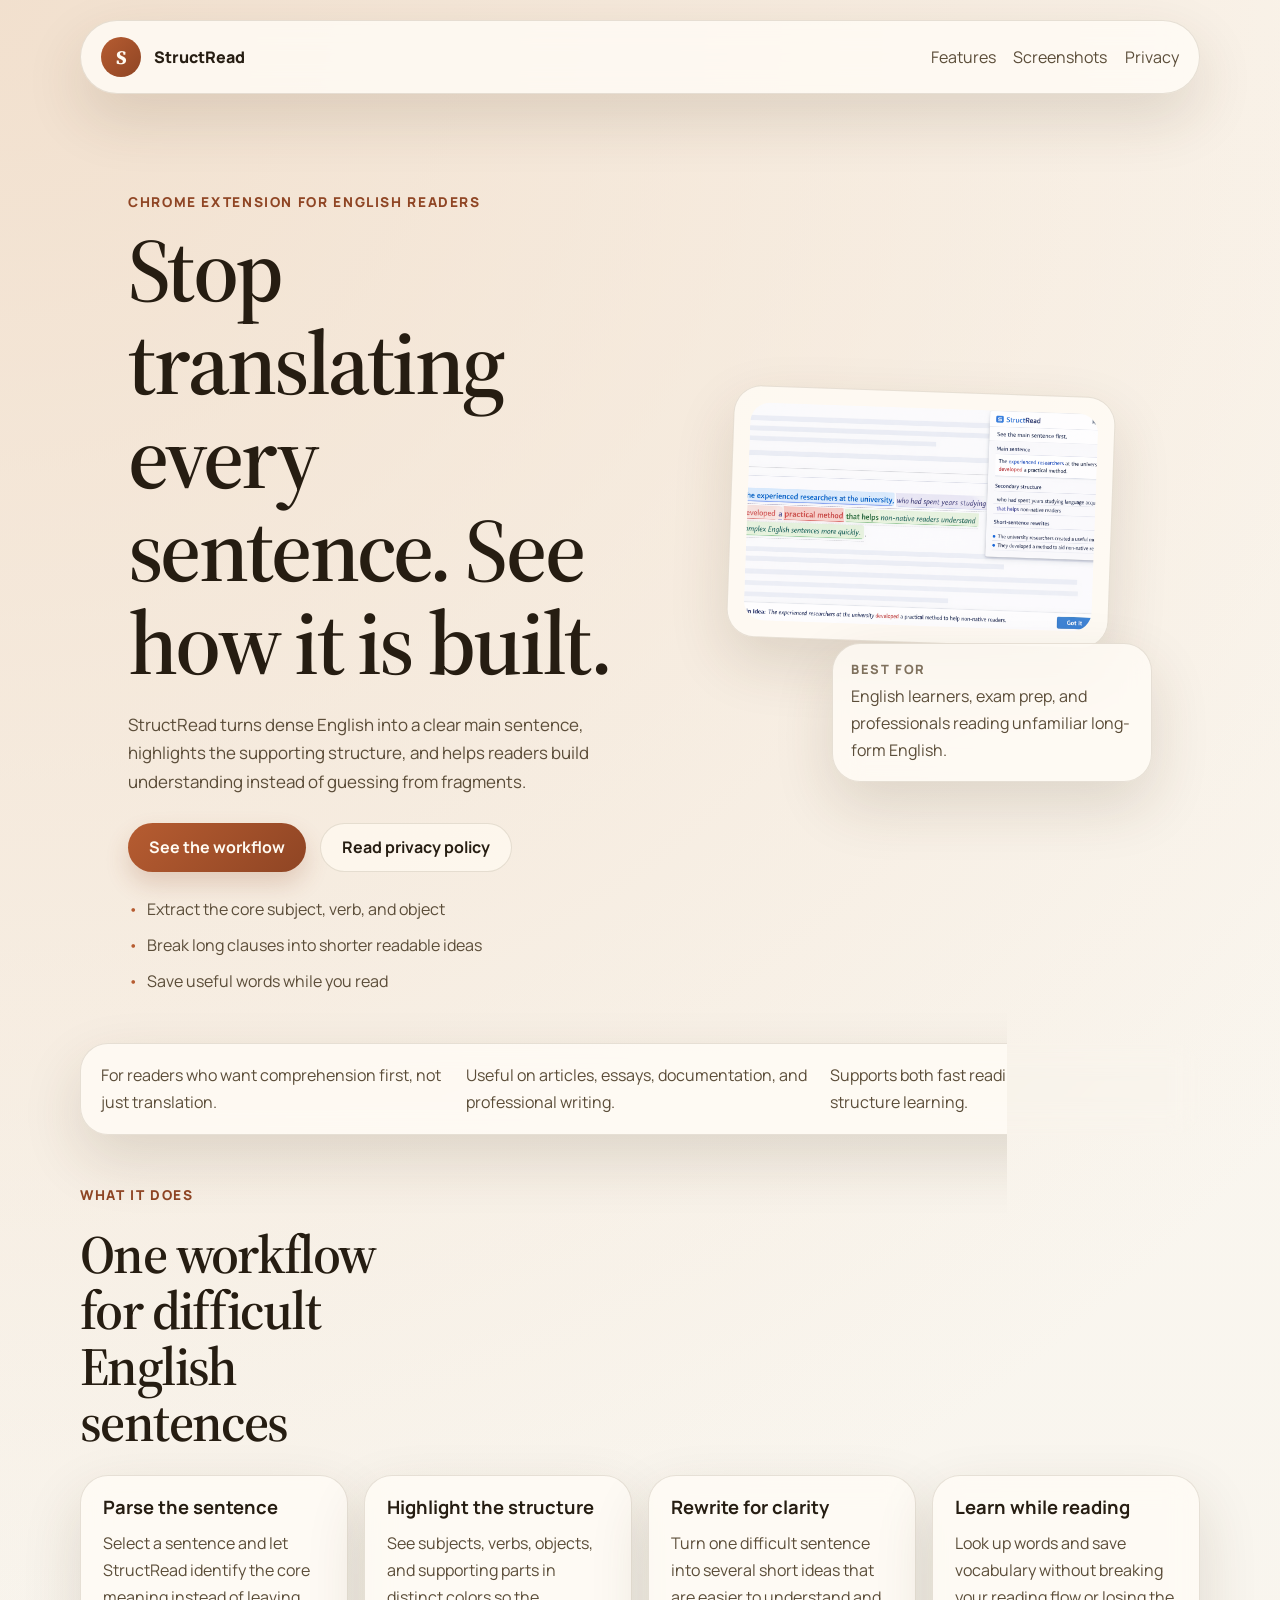
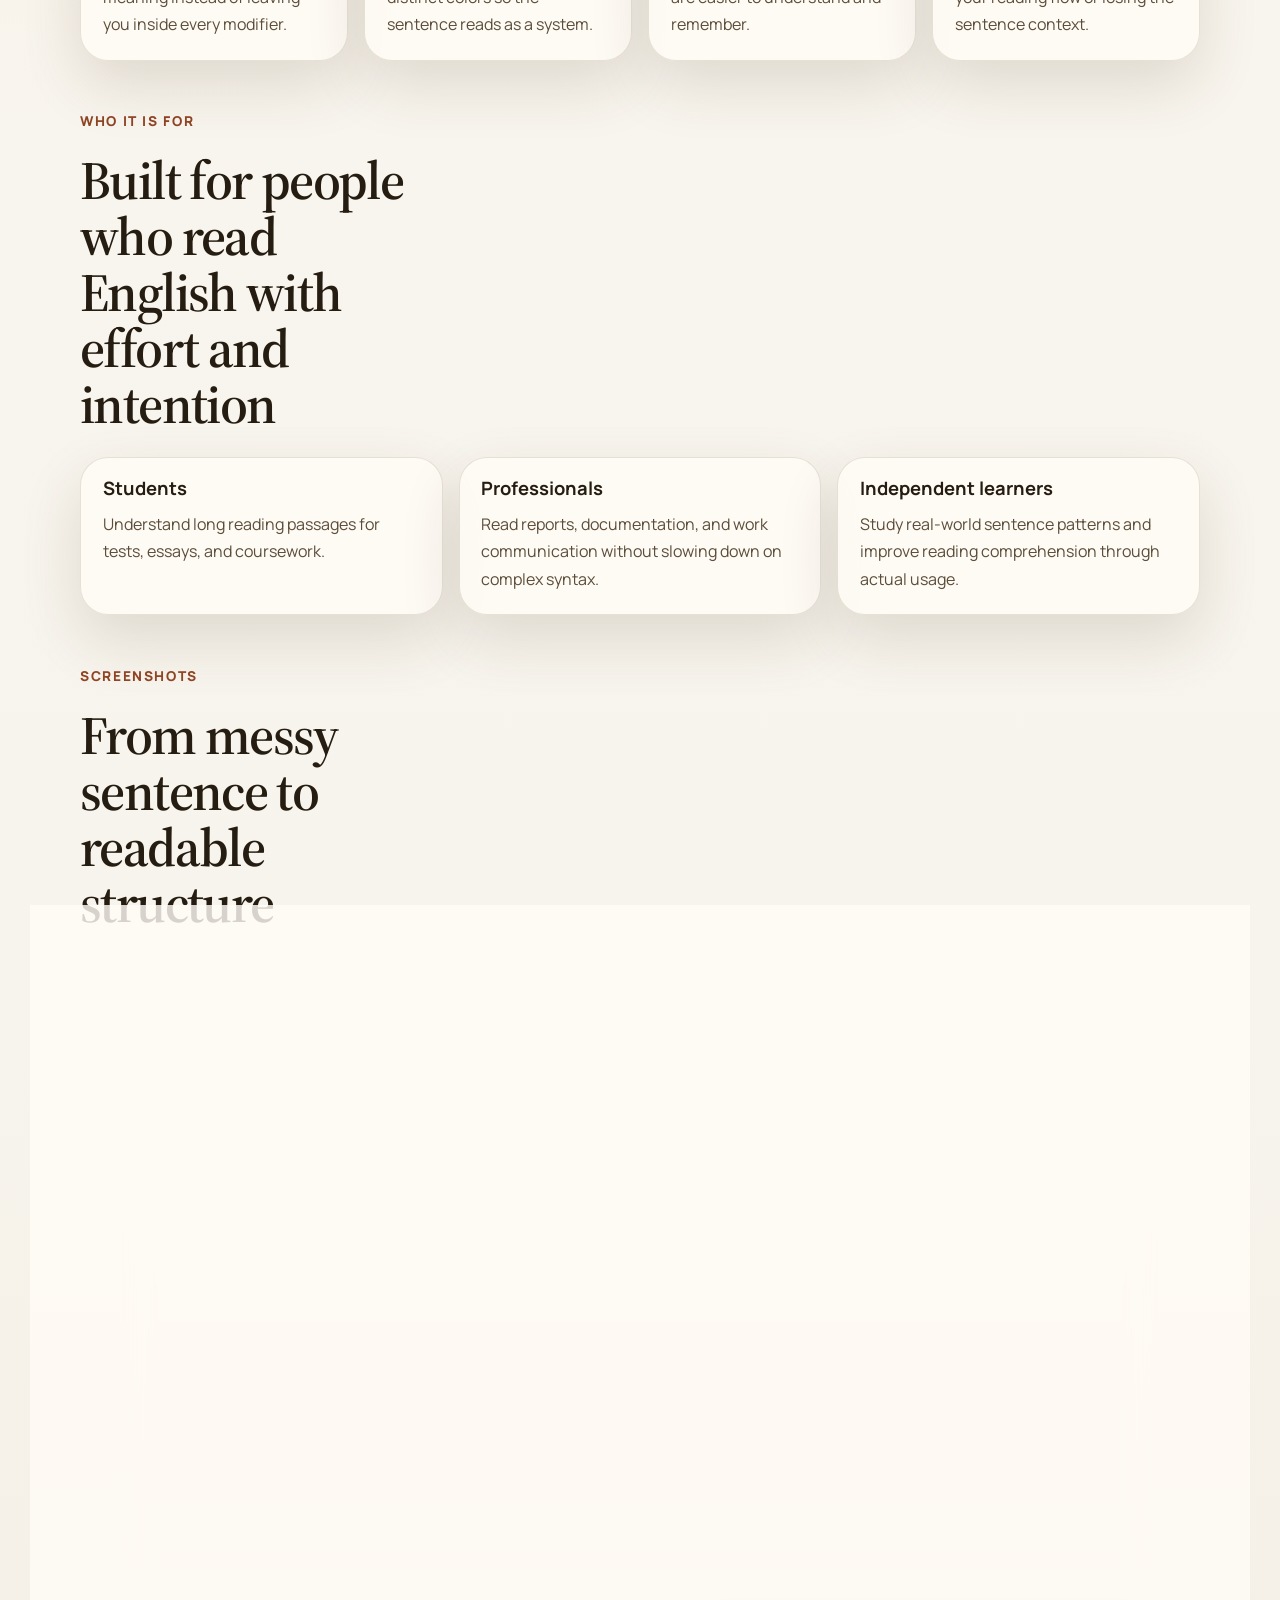
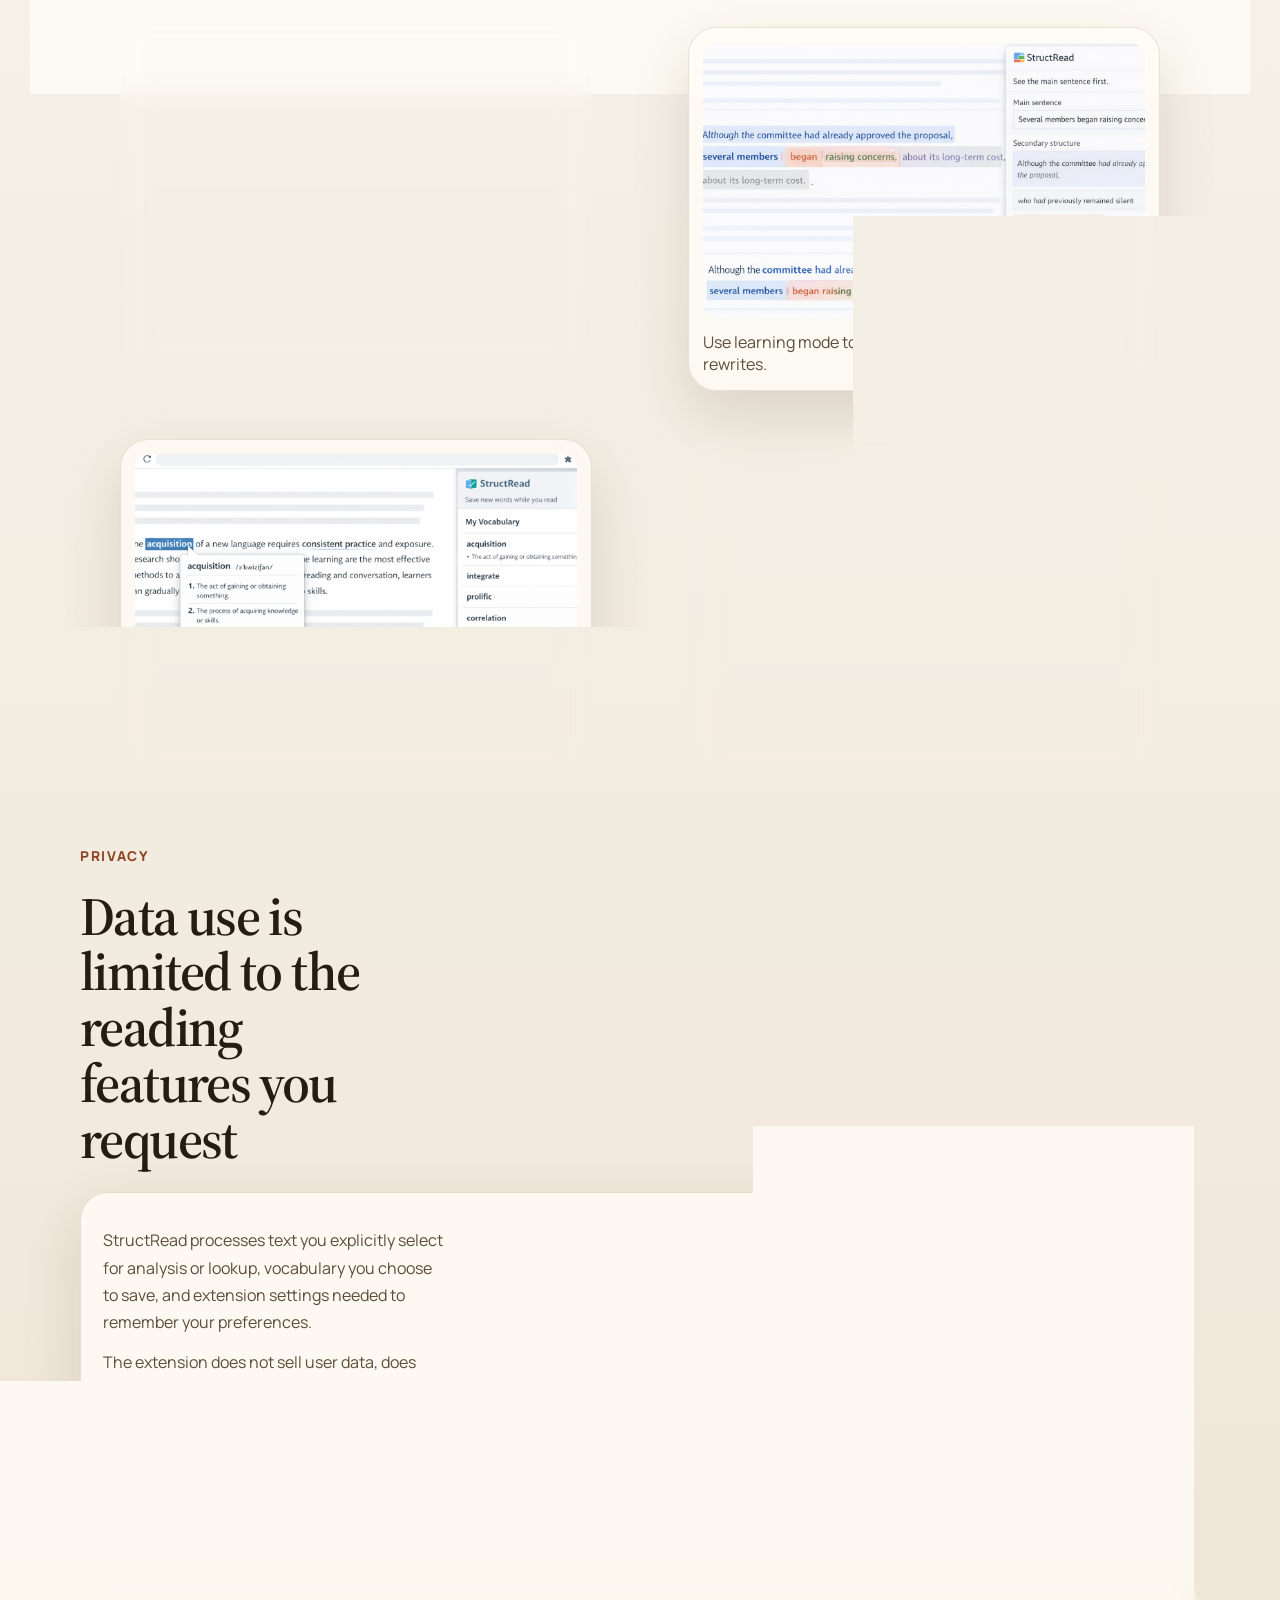
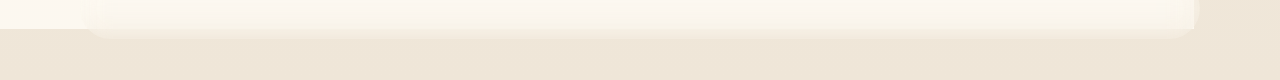
==== site/index.html @ 9c7333d1 "Prepare StructRead store assets, docs, landing page, and safer extension permissions" ====
<!DOCTYPE html>
<html lang="en">
<head>
  <meta charset="UTF-8">
  <meta name="viewport" content="width=device-width, initial-scale=1.0">
  <meta name="description" content="StructRead helps English learners understand long sentences with AI-powered sentence parsing, structure highlighting, and vocabulary support.">
  <title>StructRead | Understand English by Structure</title>
  <link rel="preconnect" href="https://fonts.googleapis.com">
  <link rel="preconnect" href="https://fonts.gstatic.com" crossorigin>
  <link href="https://fonts.googleapis.com/css2?family=Manrope:wght@400;500;600;700;800&family=Source+Serif+4:opsz,wght@8..60,400;8..60,600&display=swap" rel="stylesheet">
  <link rel="stylesheet" href="styles.css">
</head>
<body>
  <div class="page-shell">
    <header class="site-header">
      <a class="brand" href="./index.html" aria-label="StructRead home">
        <span class="brand-mark">S</span>
        <span class="brand-text">StructRead</span>
      </a>
      <nav class="site-nav" aria-label="Primary">
        <a href="#features">Features</a>
        <a href="#screenshots">Screenshots</a>
        <a href="./privacy.html">Privacy</a>
      </nav>
    </header>

    <main>
      <section class="hero">
        <div class="hero-copy">
          <p class="eyebrow">Chrome extension for English readers</p>
          <h1>Stop translating every sentence. See how it is built.</h1>
          <p class="lead">
            StructRead turns dense English into a clear main sentence, highlights the supporting structure,
            and helps readers build understanding instead of guessing from fragments.
          </p>
          <div class="hero-actions">
            <a class="button button-primary" href="#screenshots">See the workflow</a>
            <a class="button button-secondary" href="./privacy.html">Read privacy policy</a>
          </div>
          <ul class="hero-points" aria-label="Key benefits">
            <li>Extract the core subject, verb, and object</li>
            <li>Break long clauses into shorter readable ideas</li>
            <li>Save useful words while you read</li>
          </ul>
        </div>

        <div class="hero-visual">
          <figure class="device-frame">
            <img src="../assets/store/screenshot-2-structure-highlight-upload.png" alt="StructRead highlighting the main sentence and structure on a web page.">
          </figure>
          <aside class="value-card">
            <p class="value-label">Best for</p>
            <p class="value-text">English learners, exam prep, and professionals reading unfamiliar long-form English.</p>
          </aside>
        </div>
      </section>

      <section class="proof-strip" aria-label="Who StructRead is for">
        <p>For readers who want comprehension first, not just translation.</p>
        <p>Useful on articles, essays, documentation, and professional writing.</p>
        <p>Supports both fast reading and slower structure learning.</p>
      </section>

      <section class="section-grid" id="features">
        <div class="section-heading">
          <p class="eyebrow">What it does</p>
          <h2>One workflow for difficult English sentences</h2>
        </div>
        <div class="feature-grid">
          <article class="feature-card">
            <h3>Parse the sentence</h3>
            <p>Select a sentence and let StructRead identify the core meaning instead of leaving you inside every modifier.</p>
          </article>
          <article class="feature-card">
            <h3>Highlight the structure</h3>
            <p>See subjects, verbs, objects, and supporting parts in distinct colors so the sentence reads as a system.</p>
          </article>
          <article class="feature-card">
            <h3>Rewrite for clarity</h3>
            <p>Turn one difficult sentence into several short ideas that are easier to understand and remember.</p>
          </article>
          <article class="feature-card">
            <h3>Learn while reading</h3>
            <p>Look up words and save vocabulary without breaking your reading flow or losing the sentence context.</p>
          </article>
        </div>
      </section>

      <section class="section-grid audience-section">
        <div class="section-heading">
          <p class="eyebrow">Who it is for</p>
          <h2>Built for people who read English with effort and intention</h2>
        </div>
        <div class="audience-list">
          <article>
            <h3>Students</h3>
            <p>Understand long reading passages for tests, essays, and coursework.</p>
          </article>
          <article>
            <h3>Professionals</h3>
            <p>Read reports, documentation, and work communication without slowing down on complex syntax.</p>
          </article>
          <article>
            <h3>Independent learners</h3>
            <p>Study real-world sentence patterns and improve reading comprehension through actual usage.</p>
          </article>
        </div>
      </section>

      <section class="section-grid" id="screenshots">
        <div class="section-heading">
          <p class="eyebrow">Screenshots</p>
          <h2>From messy sentence to readable structure</h2>
        </div>
        <div class="shot-grid">
          <figure class="shot-card shot-card-wide">
            <img src="../assets/store/screenshot-1-before-analysis-upload.png" alt="A long English sentence selected on a webpage before analysis.">
            <figcaption>Start with the original sentence in context.</figcaption>
          </figure>
          <figure class="shot-card">
            <img src="../assets/store/screenshot-2-structure-highlight-upload.png" alt="The main sentence extracted and highlighted by StructRead.">
            <figcaption>Highlight the main sentence and supporting structure.</figcaption>
          </figure>
          <figure class="shot-card">
            <img src="../assets/store/screenshot-3-learning-mode-upload.png" alt="Learning mode showing structure details and shorter rewrites.">
            <figcaption>Use learning mode to unpack clauses and simplified rewrites.</figcaption>
          </figure>
          <figure class="shot-card">
            <img src="../assets/store/screenshot-4-word-lookup-upload.png" alt="Word lookup and vocabulary saving in StructRead.">
            <figcaption>Look up words and keep a personal vocabulary list.</figcaption>
          </figure>
          <figure class="shot-card">
            <img src="../assets/store/screenshot-5-settings-upload.png" alt="StructRead settings for highlight colors and AI providers.">
            <figcaption>Adjust colors, modes, and provider settings.</figcaption>
          </figure>
        </div>
      </section>

      <section class="section-grid privacy-summary">
        <div class="section-heading">
          <p class="eyebrow">Privacy</p>
          <h2>Data use is limited to the reading features you request</h2>
        </div>
        <div class="privacy-panel">
          <p>
            StructRead processes text you explicitly select for analysis or lookup, vocabulary you choose to save,
            and extension settings needed to remember your preferences.
          </p>
          <p>
            The extension does not sell user data, does not use user data for advertising or profiling, and stores
            saved items locally in Chrome storage.
          </p>
          <a class="text-link" href="./privacy.html">Read the full privacy policy</a>
        </div>
      </section>
    </main>

    <footer class="site-footer">
      <p>StructRead helps readers understand English by structure.</p>
      <div class="footer-links">
        <a href="./index.html">Home</a>
        <a href="./privacy.html">Privacy</a>
      </div>
    </footer>
  </div>
</body>
</html>
---- site/styles.css ----
:root {
  --bg: #f7f4ed;
  --bg-strong: #e8decd;
  --surface: rgba(255, 252, 246, 0.82);
  --surface-strong: #fffaf1;
  --surface-stroke: rgba(87, 69, 34, 0.14);
  --text: #261d12;
  --text-soft: #5b4d39;
  --text-muted: #7f715d;
  --accent: #b65c31;
  --accent-deep: #8f4524;
  --accent-pale: #f0dcc8;
  --shadow: 0 24px 60px rgba(73, 52, 23, 0.14);
  --radius-lg: 28px;
  --radius-md: 20px;
  --radius-sm: 14px;
  --space-xs: 0.25rem;
  --space-sm: 0.5rem;
  --space-md: 0.75rem;
  --space-lg: 1rem;
  --space-xl: 1.5rem;
  --space-2xl: 2rem;
  --space-3xl: 3rem;
  --space-4xl: 4rem;
  --content-width: 1120px;
}

* {
  box-sizing: border-box;
}

html {
  scroll-behavior: smooth;
}

body {
  margin: 0;
  min-height: 100vh;
  font-family: "Manrope", "Segoe UI", sans-serif;
  color: var(--text);
  background:
    radial-gradient(circle at top left, rgba(240, 220, 200, 0.85), transparent 34%),
    linear-gradient(180deg, #fbf7f0 0%, var(--bg) 54%, #efe6d8 100%);
}

img {
  display: block;
  max-width: 100%;
}

a {
  color: inherit;
}

.page-shell {
  width: min(calc(100% - 2rem), var(--content-width));
  margin: 0 auto;
  padding: 1.25rem 0 2.5rem;
}

.site-header,
.site-footer,
.proof-strip,
.feature-card,
.shot-card,
.privacy-panel,
.policy-card,
.value-card {
  backdrop-filter: blur(14px);
  -webkit-backdrop-filter: blur(14px);
}

.site-header,
.site-footer {
  display: flex;
  align-items: center;
  justify-content: space-between;
  gap: var(--space-lg);
  padding: 1rem 1.25rem;
  background: var(--surface);
  border: 1px solid var(--surface-stroke);
  border-radius: 999px;
  box-shadow: var(--shadow);
}

.site-header {
  position: sticky;
  top: 1rem;
  z-index: 10;
}

.brand {
  display: inline-flex;
  align-items: center;
  gap: 0.8rem;
  font-weight: 800;
  text-decoration: none;
}

.brand-mark {
  display: grid;
  place-items: center;
  width: 2.5rem;
  height: 2.5rem;
  border-radius: 50%;
  font-family: "Source Serif 4", Georgia, serif;
  font-size: 1.2rem;
  color: var(--surface-strong);
  background: linear-gradient(135deg, var(--accent) 0%, var(--accent-deep) 100%);
}

.site-nav,
.footer-links {
  display: flex;
  align-items: center;
  gap: 1.1rem;
}

.site-nav a,
.footer-links a,
.text-link {
  color: var(--text-soft);
  text-decoration: none;
}

.site-nav a:hover,
.footer-links a:hover,
.text-link:hover {
  color: var(--accent-deep);
}

.hero,
.section-grid,
.policy-layout {
  margin-top: clamp(2rem, 4vw, 4.5rem);
}

.hero {
  display: grid;
  grid-template-columns: minmax(0, 1.05fr) minmax(320px, 0.95fr);
  gap: clamp(1.5rem, 4vw, 4rem);
  align-items: center;
  padding: clamp(1.5rem, 4vw, 3rem);
}

.eyebrow {
  margin: 0 0 var(--space-md);
  font-size: 0.85rem;
  font-weight: 800;
  letter-spacing: 0.12em;
  text-transform: uppercase;
  color: var(--accent-deep);
}

h1,
h2,
h3 {
  margin: 0;
  line-height: 1.04;
}

h1,
h2 {
  font-family: "Source Serif 4", Georgia, serif;
  font-weight: 600;
  letter-spacing: -0.03em;
}

h1 {
  max-width: 11ch;
  font-size: clamp(3rem, 7vw, 5.8rem);
}

h2 {
  max-width: 12ch;
  font-size: clamp(2rem, 4.2vw, 3.5rem);
}

h3 {
  font-size: 1.15rem;
}

.lead,
.feature-card p,
.audience-list p,
.privacy-panel p,
.policy-card p,
.policy-list,
.proof-strip p,
.site-footer p,
.value-text,
.hero-points {
  line-height: 1.7;
  color: var(--text-soft);
}

.lead {
  max-width: 58ch;
  margin: 1.35rem 0 0;
  font-size: 1.06rem;
}

.hero-actions {
  display: flex;
  flex-wrap: wrap;
  gap: 0.9rem;
  margin-top: 1.6rem;
}

.button {
  display: inline-flex;
  align-items: center;
  justify-content: center;
  min-height: 3rem;
  padding: 0.8rem 1.3rem;
  border-radius: 999px;
  font-weight: 700;
  text-decoration: none;
}

.button-primary {
  color: var(--surface-strong);
  background: linear-gradient(135deg, var(--accent) 0%, var(--accent-deep) 100%);
  box-shadow: 0 12px 24px rgba(143, 69, 36, 0.2);
}

.button-secondary {
  border: 1px solid var(--surface-stroke);
  background: rgba(255, 250, 241, 0.75);
}

.hero-points {
  display: grid;
  gap: 0.55rem;
  padding: 0;
  margin: 1.5rem 0 0;
  list-style: none;
}

.hero-points li::before {
  content: "•";
  margin-right: 0.55rem;
  color: var(--accent);
}

.hero-visual {
  display: grid;
  gap: 1rem;
  align-items: start;
}

.device-frame,
.shot-card,
.feature-card,
.privacy-panel,
.policy-card,
.value-card,
.proof-strip,
.audience-list article {
  border: 1px solid var(--surface-stroke);
  border-radius: var(--radius-lg);
  background: var(--surface);
  box-shadow: var(--shadow);
}

.device-frame {
  padding: 1rem;
  transform: rotate(2deg);
}

.device-frame img {
  border-radius: calc(var(--radius-lg) - 0.5rem);
}

.value-card {
  width: min(20rem, 82%);
  padding: 1rem 1.15rem;
  justify-self: end;
  transform: translateY(-2rem);
}

.value-label {
  margin: 0 0 0.35rem;
  font-size: 0.8rem;
  font-weight: 800;
  letter-spacing: 0.12em;
  text-transform: uppercase;
  color: var(--text-muted);
}

.value-text {
  margin: 0;
}

.proof-strip {
  display: grid;
  grid-template-columns: repeat(3, minmax(0, 1fr));
  gap: 1rem;
  padding: 1.1rem 1.25rem;
}

.proof-strip p {
  margin: 0;
}

.section-grid {
  display: grid;
  gap: 1.5rem;
}

.section-heading {
  display: grid;
  gap: 0.7rem;
}

.feature-grid,
.audience-list,
.shot-grid {
  display: grid;
  gap: 1rem;
}

.feature-grid {
  grid-template-columns: repeat(auto-fit, minmax(220px, 1fr));
}

.feature-card,
.privacy-panel,
.policy-card,
.audience-list article {
  padding: 1.35rem;
}

.feature-card p,
.audience-list p,
.privacy-panel p,
.policy-card p {
  margin: 0.8rem 0 0;
  max-width: 34ch;
}

.audience-list {
  grid-template-columns: repeat(auto-fit, minmax(240px, 1fr));
}

.shot-grid {
  grid-template-columns: repeat(2, minmax(0, 1fr));
  align-items: start;
}

.shot-card {
  padding: 0.9rem;
}

.shot-card img {
  border-radius: calc(var(--radius-md) - 0.35rem);
  aspect-ratio: 16 / 10;
  object-fit: cover;
}

.shot-card-wide {
  grid-column: 1 / -1;
}

.shot-card-wide img {
  aspect-ratio: 16 / 8.6;
}

figcaption {
  margin-top: 0.8rem;
  color: var(--text-soft);
}

.privacy-summary {
  padding-bottom: 1rem;
}

.privacy-panel {
  max-width: 64rem;
}

.privacy-panel .text-link {
  display: inline-block;
  margin-top: 0.75rem;
  font-weight: 700;
  color: var(--accent-deep);
}

.policy-layout {
  display: grid;
  gap: 1rem;
  max-width: 52rem;
}

.policy-hero {
  padding: 1rem 0 0.5rem;
}

.policy-card h2 {
  max-width: none;
  font-size: clamp(1.5rem, 3vw, 2rem);
}

.policy-list {
  margin: 0.9rem 0 0;
  padding-left: 1.15rem;
}

.policy-list li + li {
  margin-top: 0.5rem;
}

.site-footer {
  margin-top: 3rem;
}

.site-footer p {
  margin: 0;
}

@media (max-width: 860px) {
  .site-header,
  .site-footer,
  .hero,
  .proof-strip {
    border-radius: 1.5rem;
  }

  .site-header,
  .site-footer {
    position: static;
    flex-direction: column;
    align-items: flex-start;
  }

  .hero,
  .proof-strip,
  .shot-grid {
    grid-template-columns: 1fr;
  }

  .value-card {
    width: 100%;
    justify-self: stretch;
    transform: none;
  }
}

@media (max-width: 640px) {
  .page-shell {
    width: min(calc(100% - 1rem), var(--content-width));
    padding-top: 0.6rem;
  }

  .site-nav,
  .footer-links,
  .hero-actions {
    width: 100%;
  }

  .site-nav,
  .footer-links {
    justify-content: space-between;
  }

  .site-nav a,
  .footer-links a {
    font-size: 0.95rem;
  }

  .button {
    width: 100%;
  }

  h1,
  h2 {
    max-width: none;
  }
}
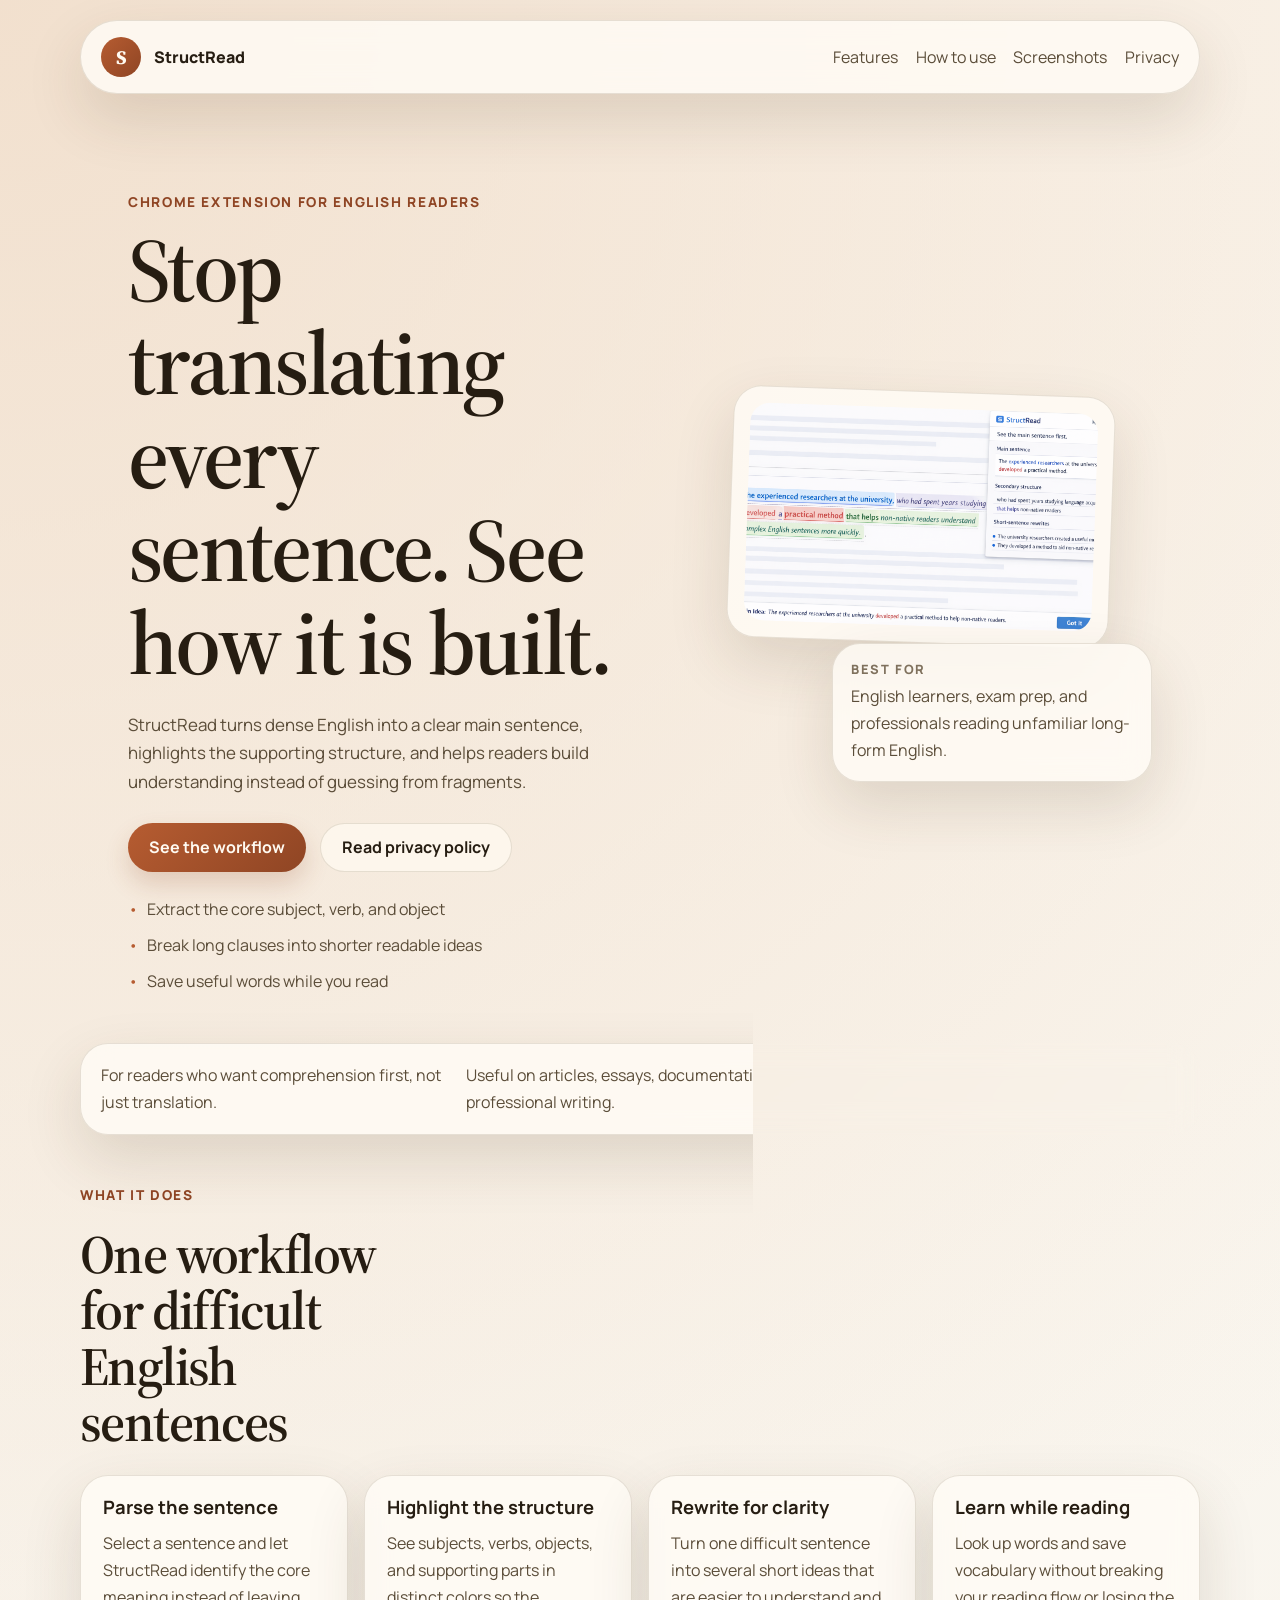
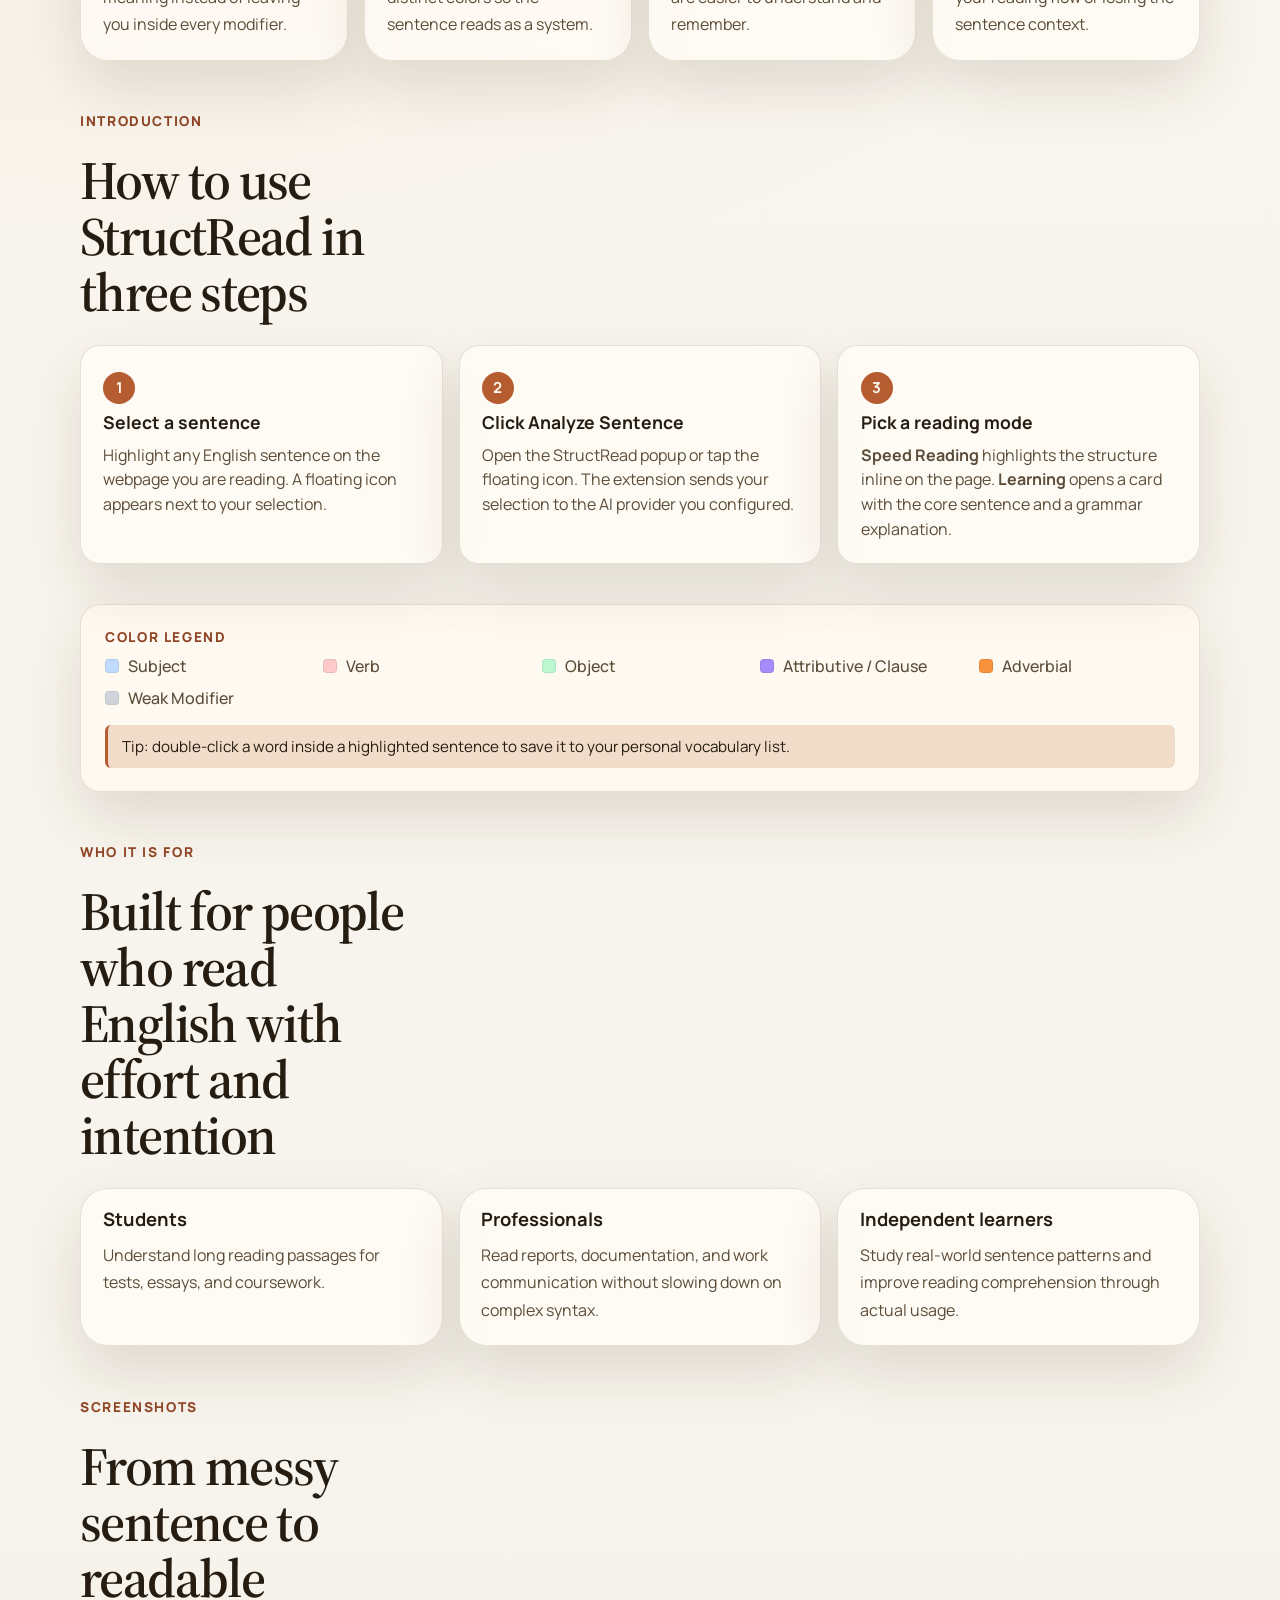
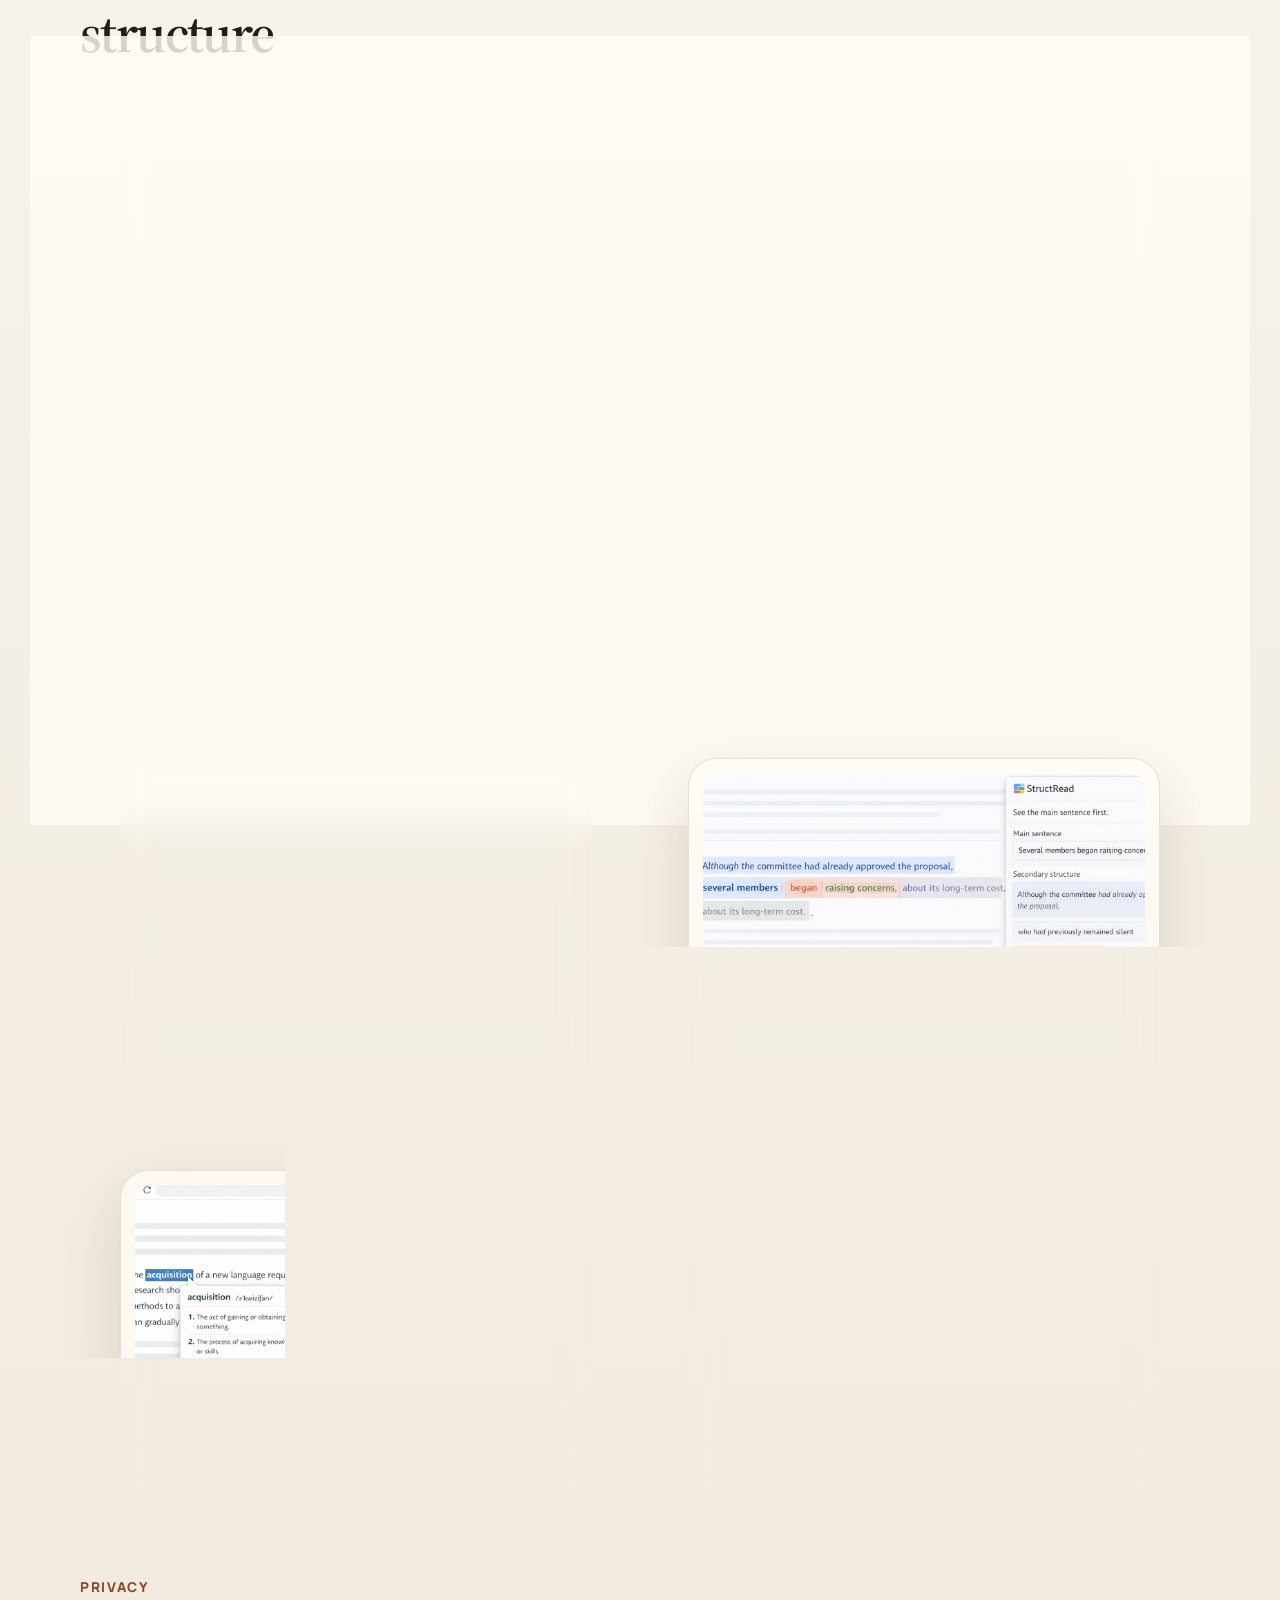
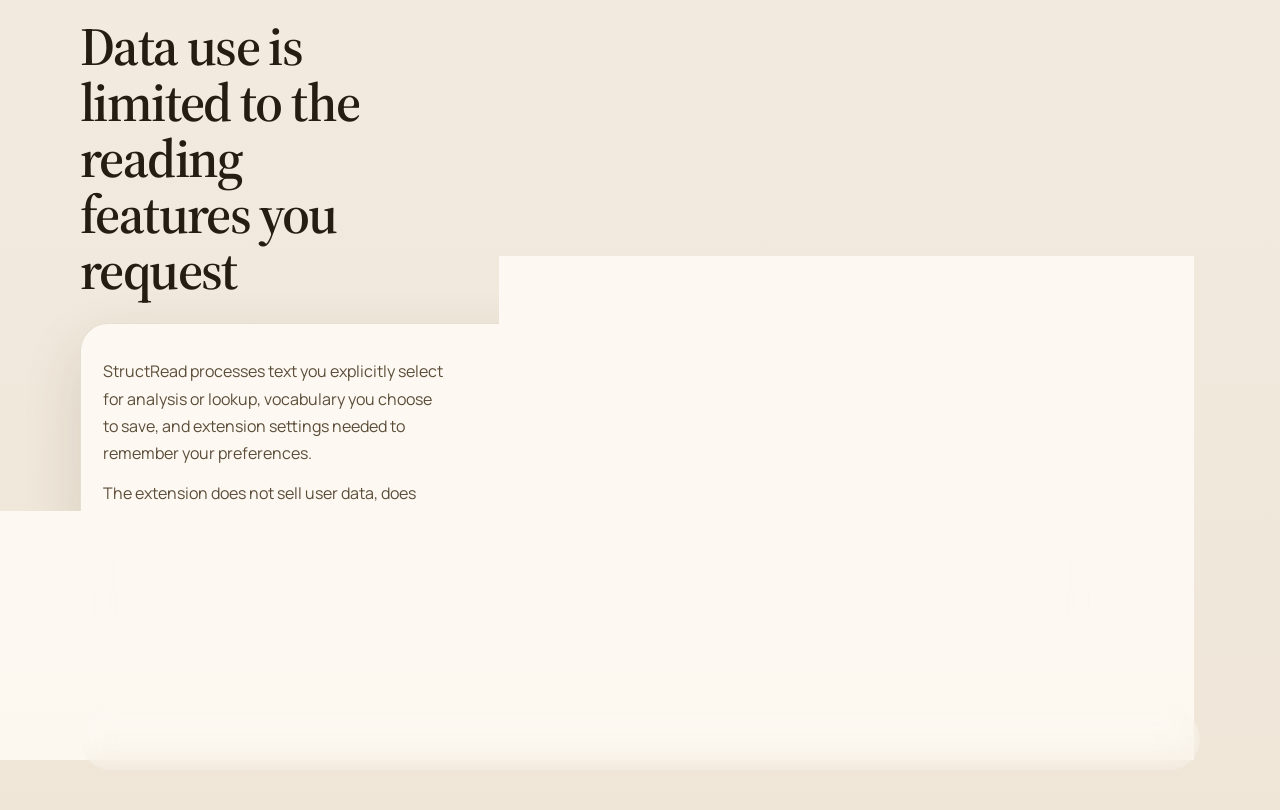
==== commit ca453e42: "feat: add how-to-use introduction section to landing page" ====
--- a/site/index.html
+++ b/site/index.html
@@ -19,8 +19,9 @@
       </a>
       <nav class="site-nav" aria-label="Primary">
         <a href="#features">Features</a>
+        <a href="#how-to-use">How to use</a>
         <a href="#screenshots">Screenshots</a>
-        <a href="./privacy.html">Privacy</a>
+        <a href="#privacy">Privacy</a>
       </nav>
     </header>
 
@@ -86,6 +87,43 @@
         </div>
       </section>
 
+      <section class="section-grid" id="how-to-use">
+        <div class="section-heading">
+          <p class="eyebrow">Introduction</p>
+          <h2>How to use StructRead in three steps</h2>
+        </div>
+        <div class="howto-grid">
+          <article class="howto-card">
+            <span class="howto-step">1</span>
+            <h3>Select a sentence</h3>
+            <p>Highlight any English sentence on the webpage you are reading. A floating icon appears next to your selection.</p>
+          </article>
+          <article class="howto-card">
+            <span class="howto-step">2</span>
+            <h3>Click Analyze Sentence</h3>
+            <p>Open the StructRead popup or tap the floating icon. The extension sends your selection to the AI provider you configured.</p>
+          </article>
+          <article class="howto-card">
+            <span class="howto-step">3</span>
+            <h3>Pick a reading mode</h3>
+            <p><strong>Speed Reading</strong> highlights the structure inline on the page. <strong>Learning</strong> opens a card with the core sentence and a grammar explanation.</p>
+          </article>
+        </div>
+
+        <div class="legend-panel">
+          <p class="eyebrow">Color legend</p>
+          <ul class="legend-list">
+            <li><span class="legend-swatch" style="background:#bfdbfe"></span>Subject</li>
+            <li><span class="legend-swatch" style="background:#fecaca"></span>Verb</li>
+            <li><span class="legend-swatch" style="background:#bbf7d0"></span>Object</li>
+            <li><span class="legend-swatch" style="background:#a78bfa"></span>Attributive / Clause</li>
+            <li><span class="legend-swatch" style="background:#fb923c"></span>Adverbial</li>
+            <li><span class="legend-swatch" style="background:#d1d5db"></span>Weak Modifier</li>
+          </ul>
+          <p class="legend-tip">Tip: double-click a word inside a highlighted sentence to save it to your personal vocabulary list.</p>
+        </div>
+      </section>
+
       <section class="section-grid audience-section">
         <div class="section-heading">
           <p class="eyebrow">Who it is for</p>
@@ -136,7 +174,7 @@
         </div>
       </section>
 
-      <section class="section-grid privacy-summary">
+      <section class="section-grid privacy-summary" id="privacy">
         <div class="section-heading">
           <p class="eyebrow">Privacy</p>
           <h2>Data use is limited to the reading features you request</h2>
--- a/site/styles.css
+++ b/site/styles.css
@@ -375,6 +375,96 @@
   padding-bottom: 1rem;
 }
 
+/* How to use section */
+.howto-grid {
+  display: grid;
+  grid-template-columns: repeat(auto-fit, minmax(240px, 1fr));
+  gap: 1rem;
+}
+
+.howto-card {
+  position: relative;
+  padding: 1.6rem 1.4rem 1.35rem;
+  border-radius: var(--radius-md);
+  background: var(--surface);
+  border: 1px solid var(--surface-stroke);
+  box-shadow: var(--shadow);
+}
+
+.howto-card h3 {
+  margin: 0.6rem 0 0;
+  font-size: 1.1rem;
+}
+
+.howto-card p {
+  margin: 0.7rem 0 0;
+  color: var(--text-soft);
+  line-height: 1.55;
+}
+
+.howto-step {
+  display: inline-flex;
+  align-items: center;
+  justify-content: center;
+  width: 2rem;
+  height: 2rem;
+  border-radius: 999px;
+  background: var(--accent);
+  color: #fffaf1;
+  font-weight: 700;
+  font-size: 0.95rem;
+  letter-spacing: 0.02em;
+}
+
+.legend-panel {
+  margin-top: 1rem;
+  padding: 1.4rem 1.5rem;
+  border-radius: var(--radius-md);
+  background: var(--surface-strong);
+  border: 1px solid var(--surface-stroke);
+  box-shadow: var(--shadow);
+}
+
+.legend-panel .eyebrow {
+  margin-bottom: 0.6rem;
+}
+
+.legend-list {
+  list-style: none;
+  padding: 0;
+  margin: 0;
+  display: grid;
+  grid-template-columns: repeat(auto-fit, minmax(180px, 1fr));
+  gap: 0.6rem 1.4rem;
+}
+
+.legend-list li {
+  display: flex;
+  align-items: center;
+  color: var(--text-soft);
+  font-weight: 500;
+}
+
+.legend-swatch {
+  display: inline-block;
+  width: 14px;
+  height: 14px;
+  border-radius: 4px;
+  margin-right: 0.55rem;
+  border: 1px solid rgba(0, 0, 0, 0.08);
+  flex-shrink: 0;
+}
+
+.legend-tip {
+  margin: 1rem 0 0;
+  padding: 0.7rem 0.9rem;
+  border-left: 3px solid var(--accent);
+  background: var(--accent-pale);
+  border-radius: 6px;
+  color: var(--text);
+  font-size: 0.95rem;
+}
+
 .privacy-panel {
   max-width: 64rem;
 }
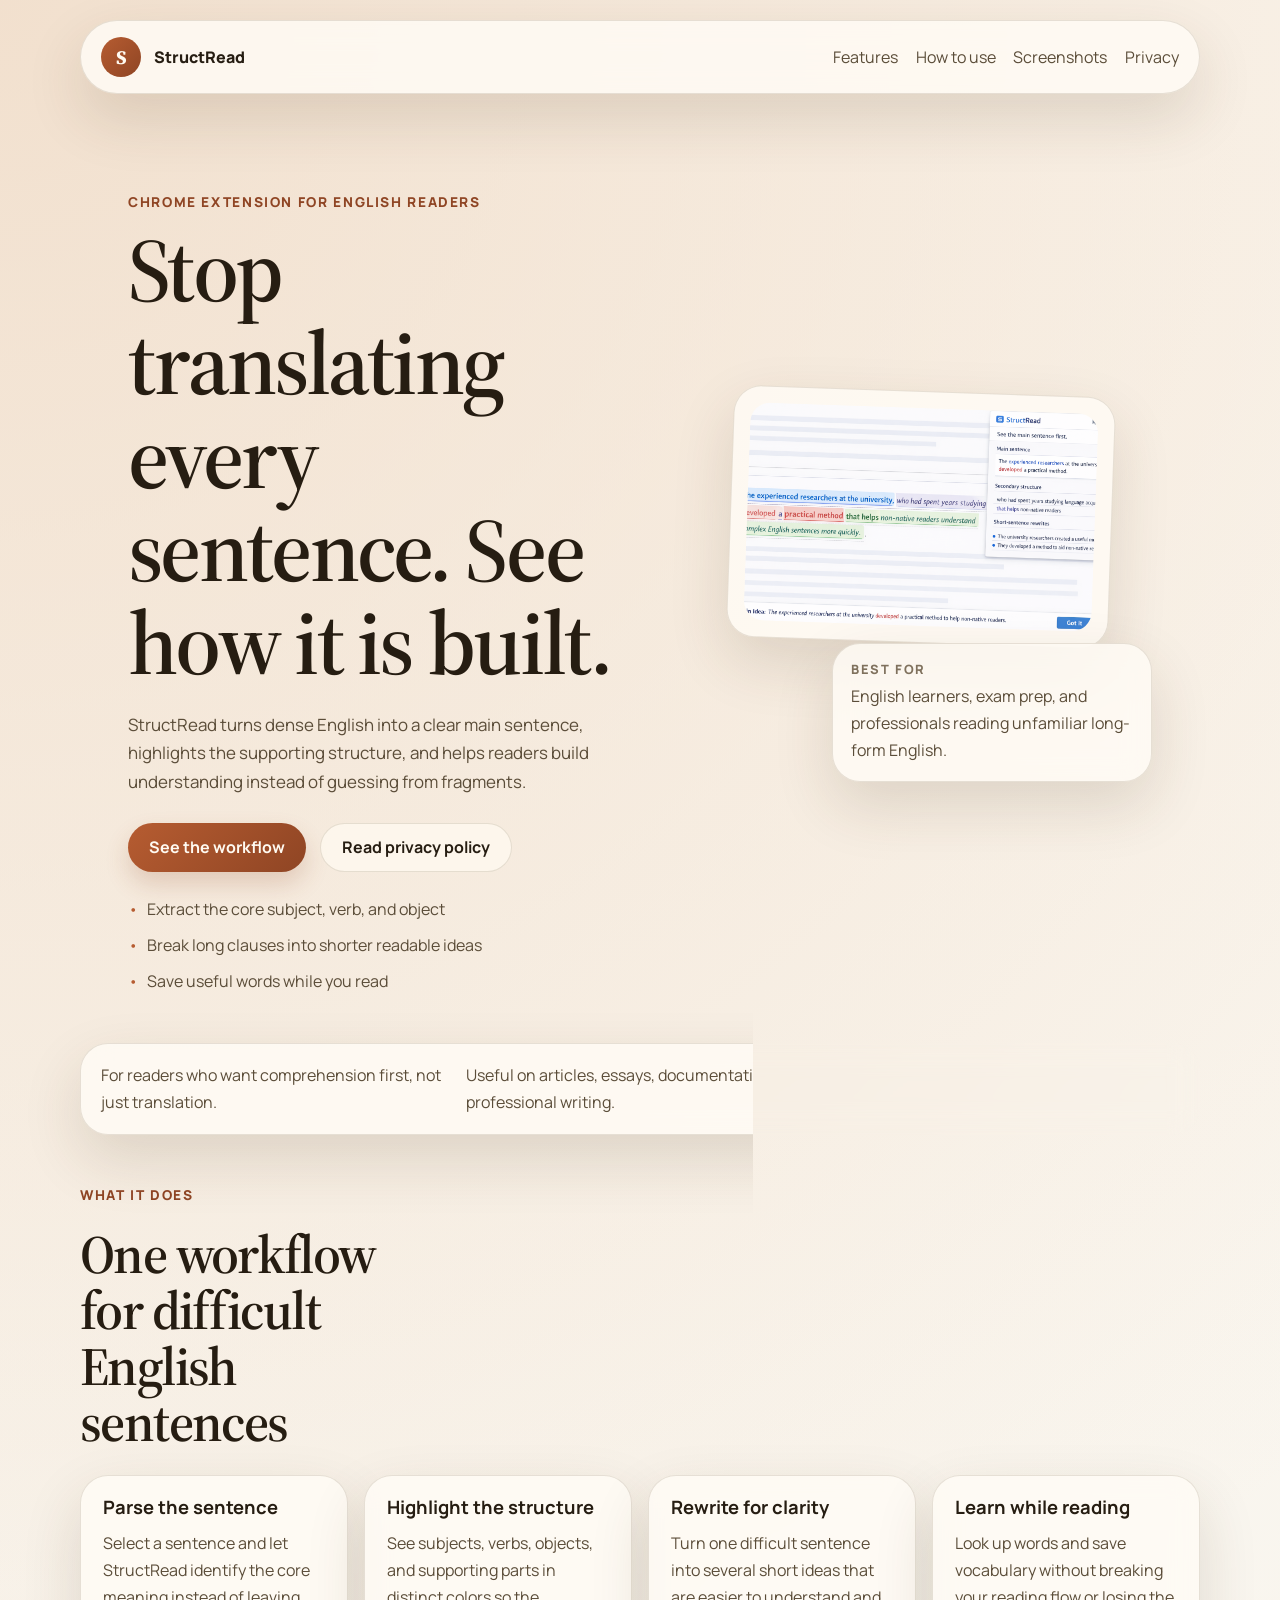
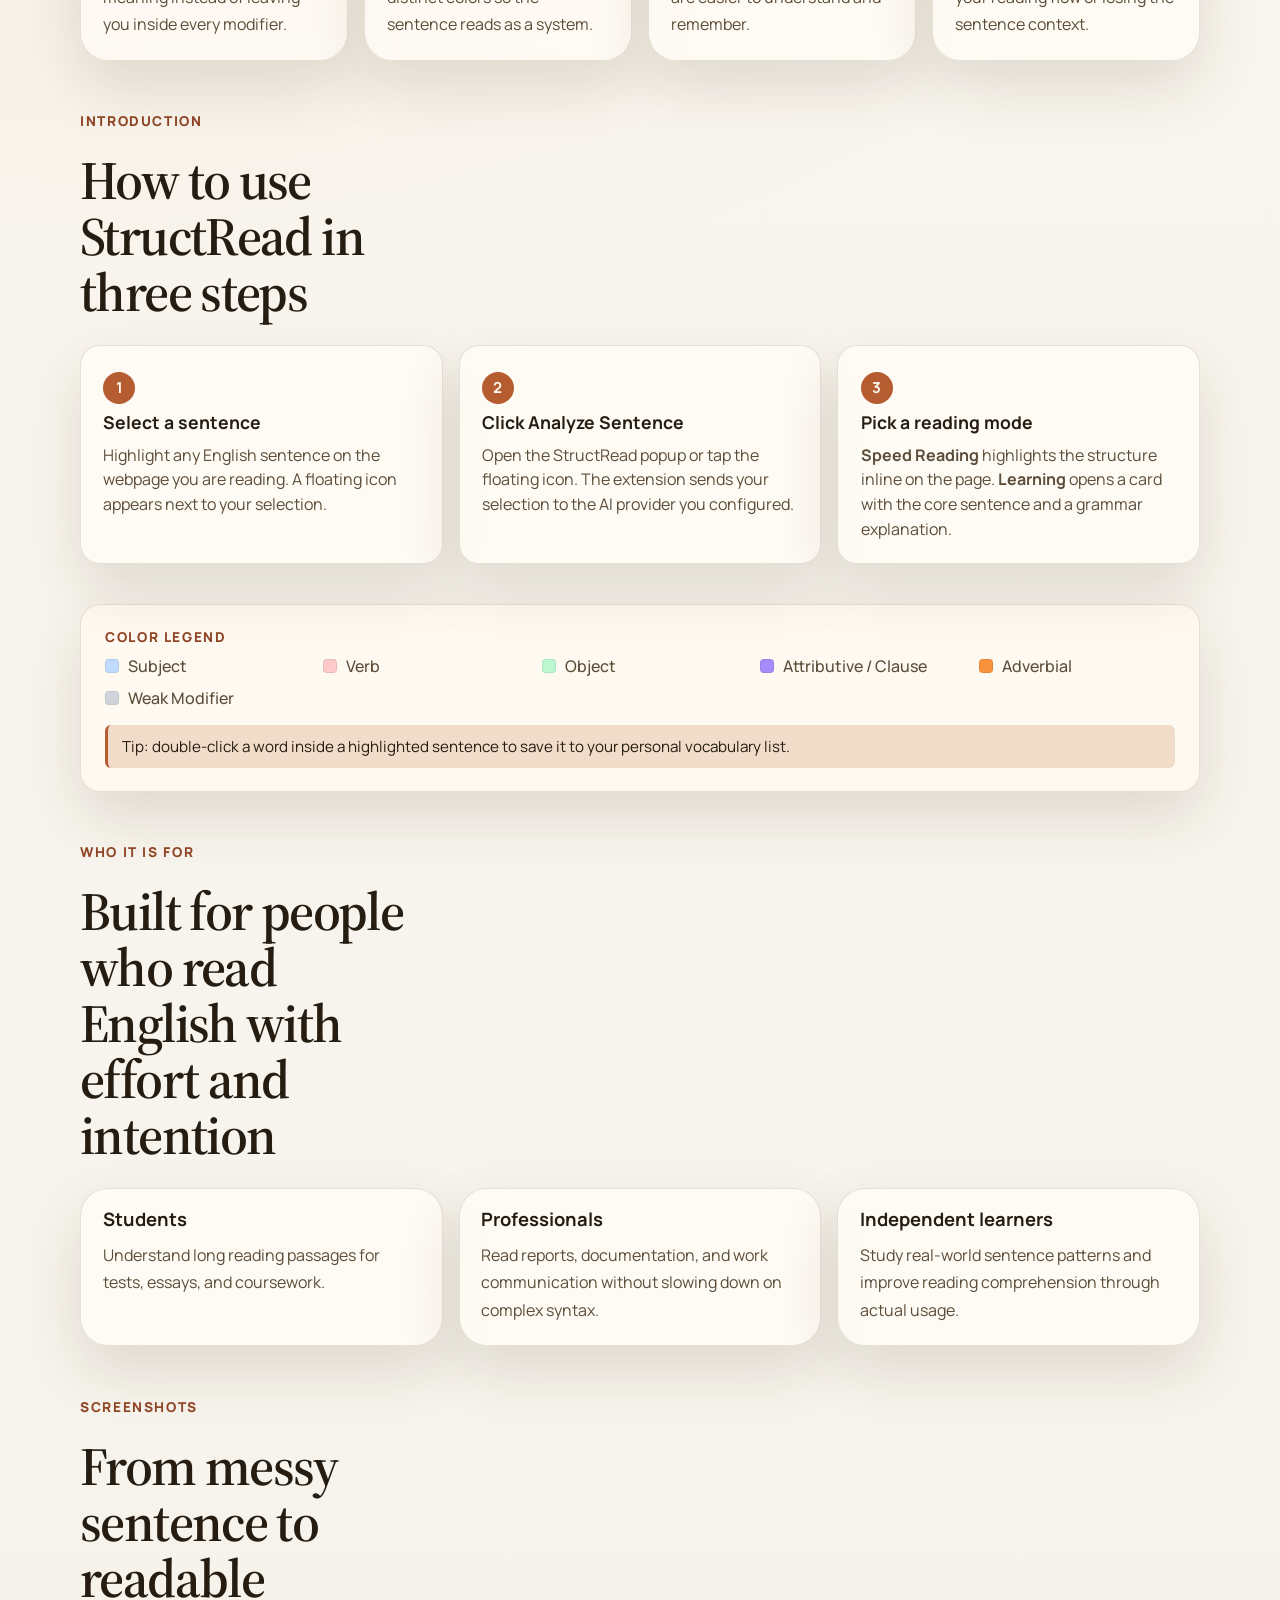
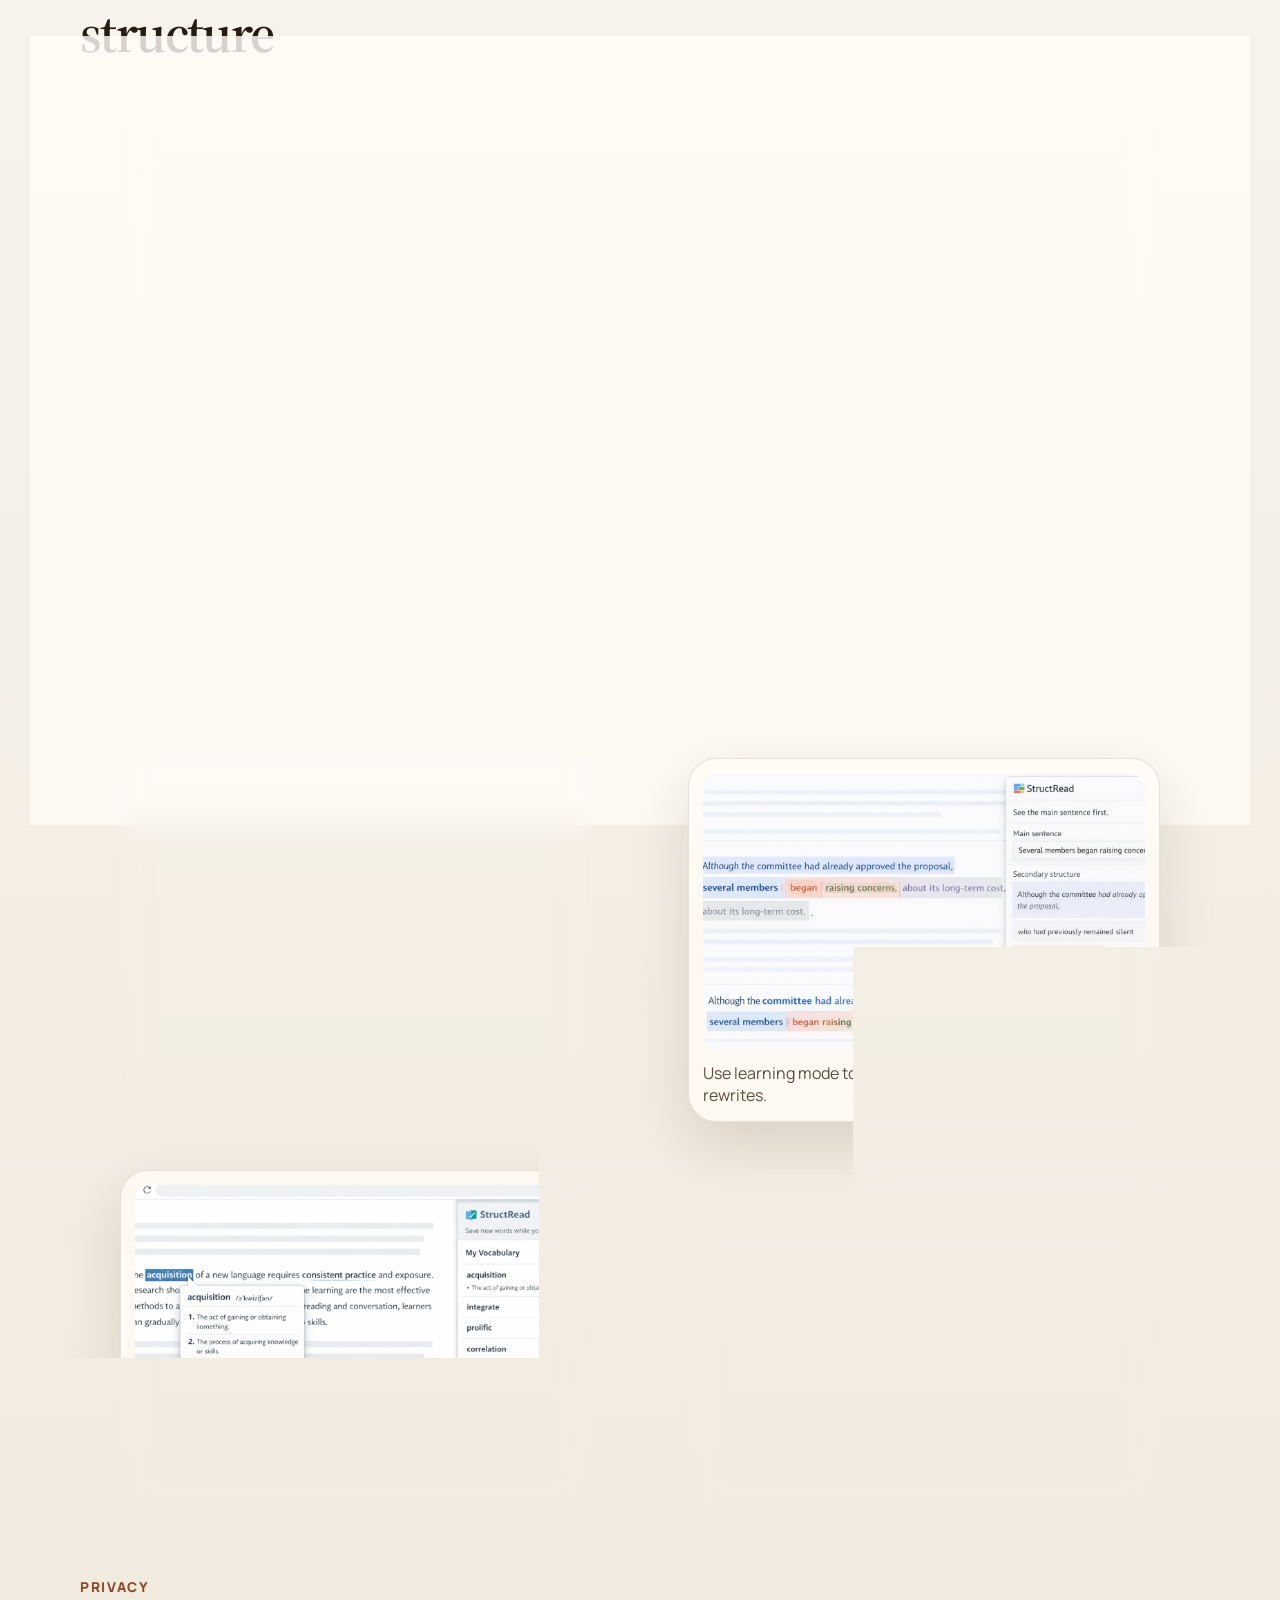
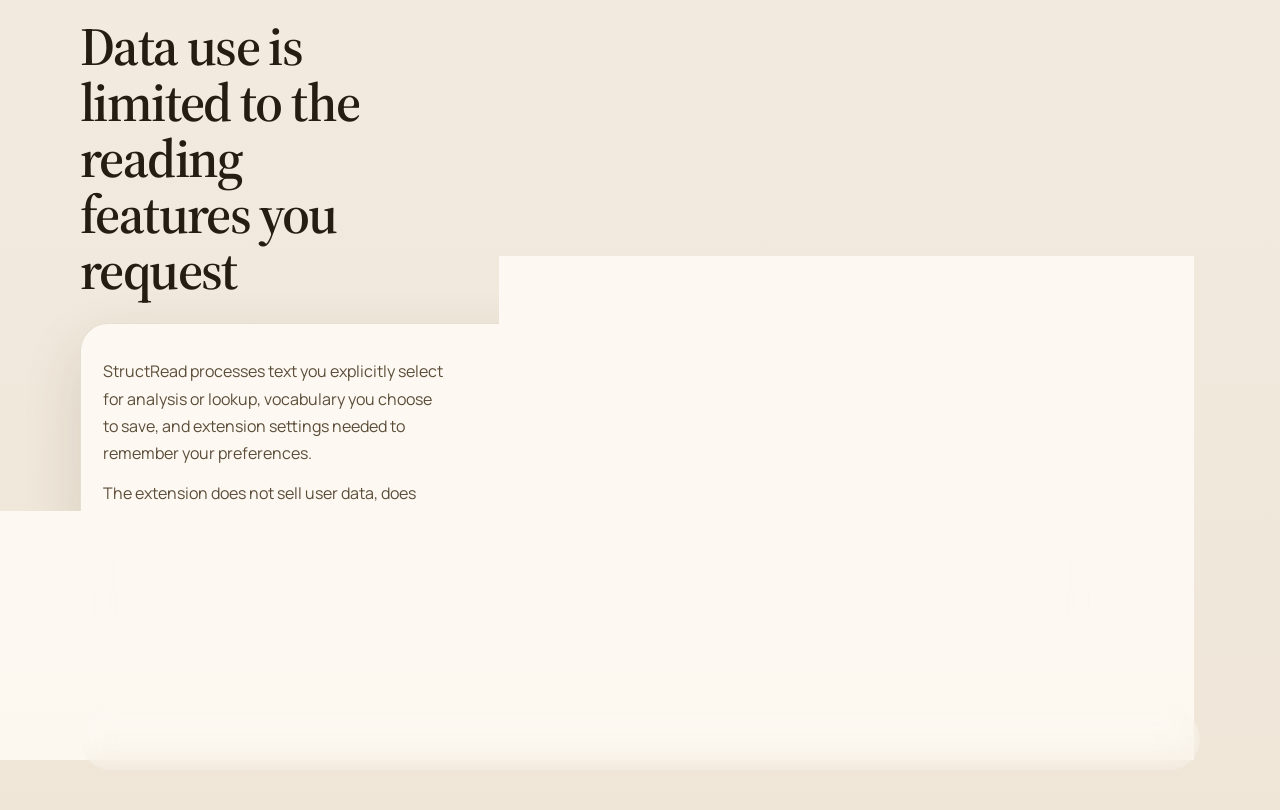
==== commit 3e4d1aa7: "fix: move screenshots into site/images so deploys can serve them" ====
--- a/site/index.html
+++ b/site/index.html
@@ -47,7 +47,7 @@
 
         <div class="hero-visual">
           <figure class="device-frame">
-            <img src="../assets/store/screenshot-2-structure-highlight-upload.png" alt="StructRead highlighting the main sentence and structure on a web page.">
+            <img src="./images/screenshot-2-structure-highlight-upload.png" alt="StructRead highlighting the main sentence and structure on a web page.">
           </figure>
           <aside class="value-card">
             <p class="value-label">Best for</p>
@@ -152,23 +152,23 @@
         </div>
         <div class="shot-grid">
           <figure class="shot-card shot-card-wide">
-            <img src="../assets/store/screenshot-1-before-analysis-upload.png" alt="A long English sentence selected on a webpage before analysis.">
+            <img src="./images/screenshot-1-before-analysis-upload.png" alt="A long English sentence selected on a webpage before analysis.">
             <figcaption>Start with the original sentence in context.</figcaption>
           </figure>
           <figure class="shot-card">
-            <img src="../assets/store/screenshot-2-structure-highlight-upload.png" alt="The main sentence extracted and highlighted by StructRead.">
+            <img src="./images/screenshot-2-structure-highlight-upload.png" alt="The main sentence extracted and highlighted by StructRead.">
             <figcaption>Highlight the main sentence and supporting structure.</figcaption>
           </figure>
           <figure class="shot-card">
-            <img src="../assets/store/screenshot-3-learning-mode-upload.png" alt="Learning mode showing structure details and shorter rewrites.">
+            <img src="./images/screenshot-3-learning-mode-upload.png" alt="Learning mode showing structure details and shorter rewrites.">
             <figcaption>Use learning mode to unpack clauses and simplified rewrites.</figcaption>
           </figure>
           <figure class="shot-card">
-            <img src="../assets/store/screenshot-4-word-lookup-upload.png" alt="Word lookup and vocabulary saving in StructRead.">
+            <img src="./images/screenshot-4-word-lookup-upload.png" alt="Word lookup and vocabulary saving in StructRead.">
             <figcaption>Look up words and keep a personal vocabulary list.</figcaption>
           </figure>
           <figure class="shot-card">
-            <img src="../assets/store/screenshot-5-settings-upload.png" alt="StructRead settings for highlight colors and AI providers.">
+            <img src="./images/screenshot-5-settings-upload.png" alt="StructRead settings for highlight colors and AI providers.">
             <figcaption>Adjust colors, modes, and provider settings.</figcaption>
           </figure>
         </div>
